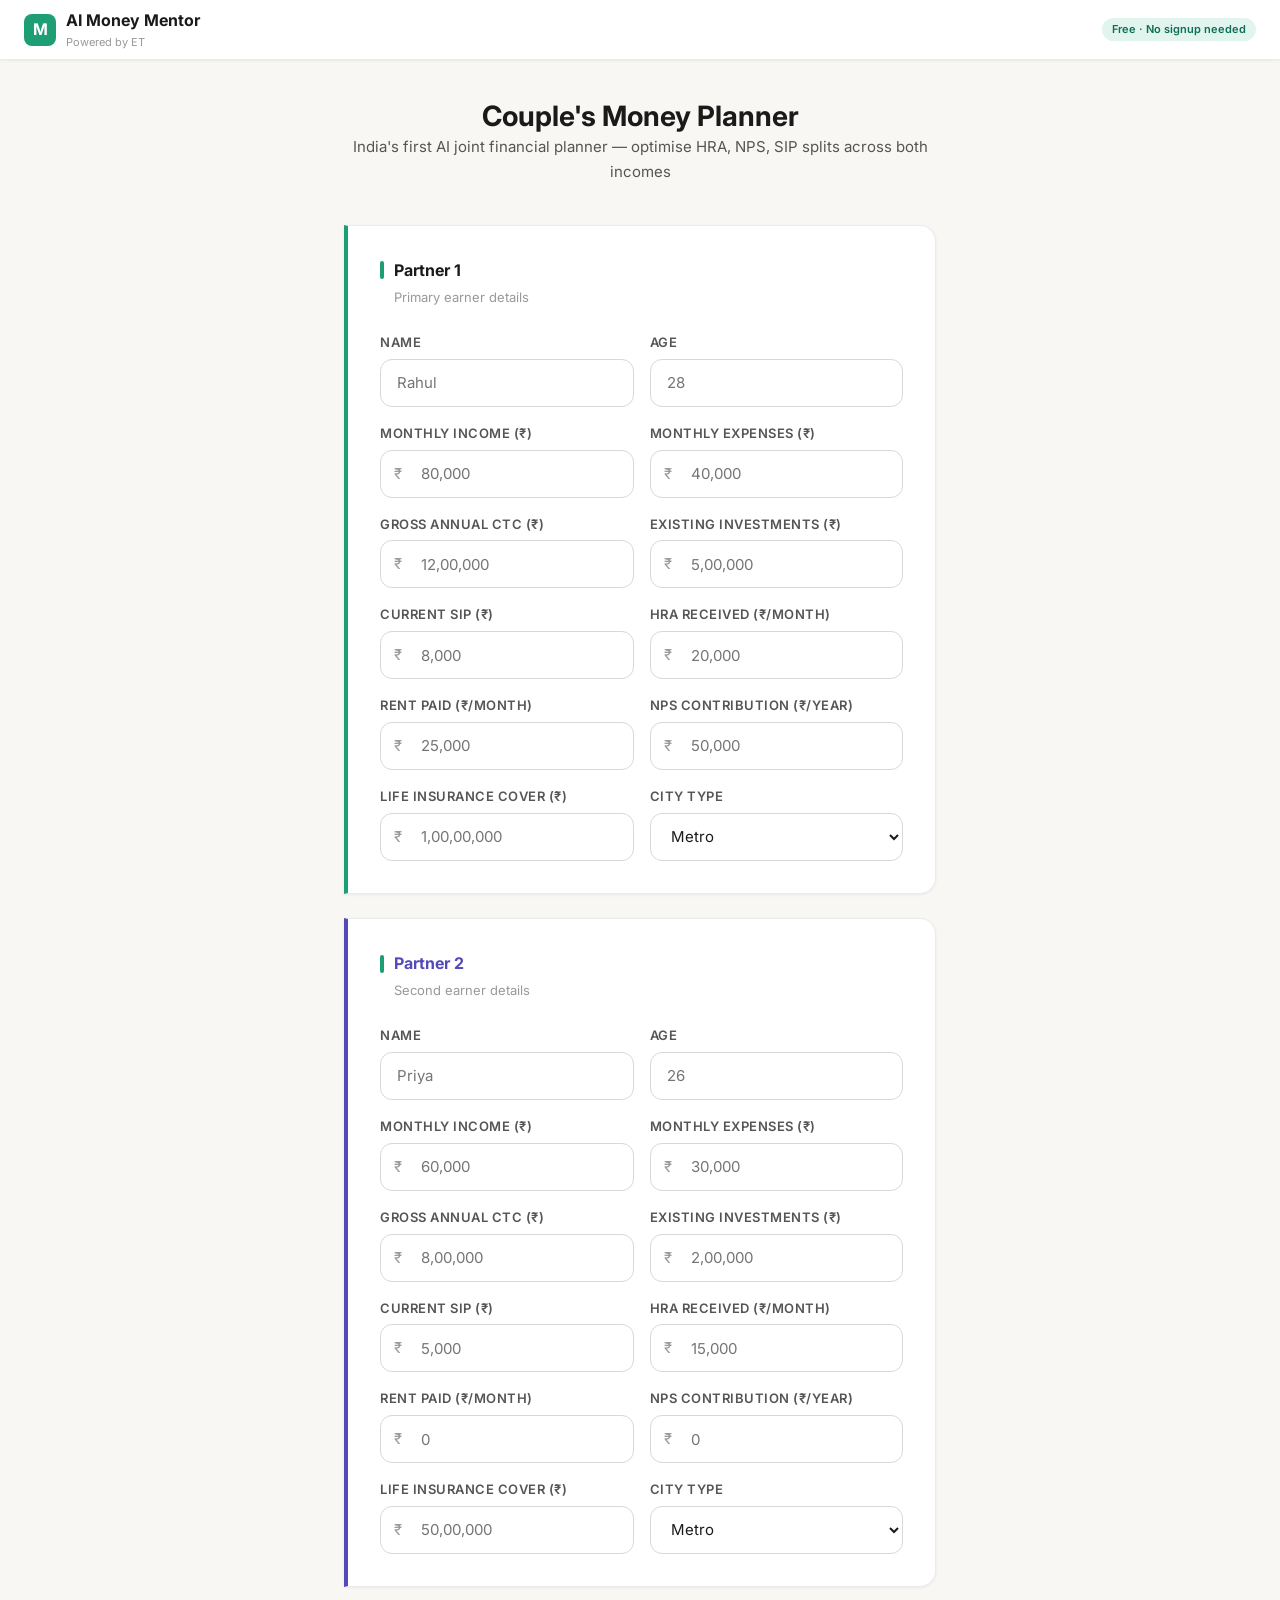
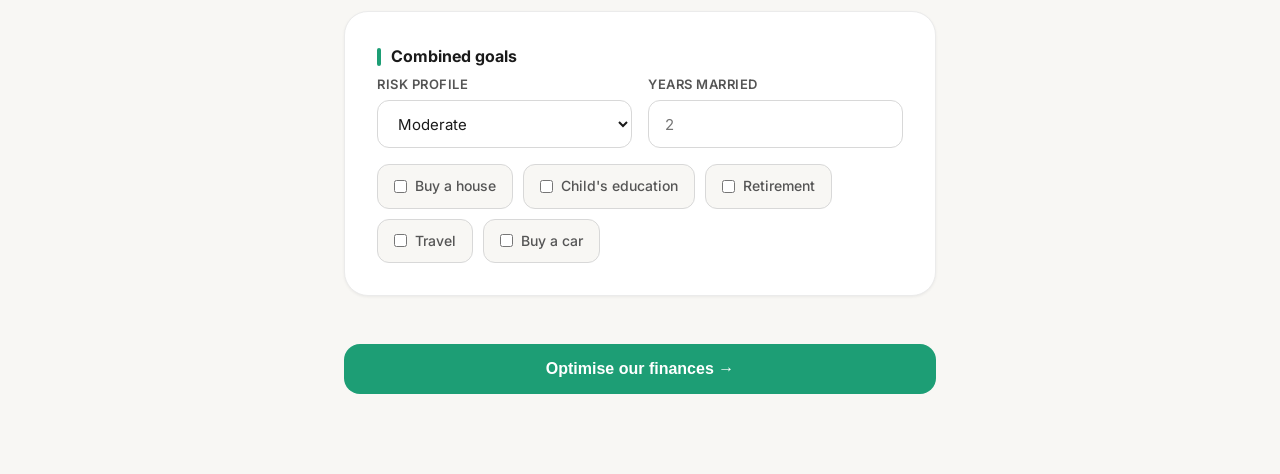
==== frontend/couples.html @ 00b519fa "Inital Clean Commit" ====
<!DOCTYPE html>
<html lang="en">
<head>
  <meta charset="UTF-8"/>
  <meta name="viewport" content="width=device-width, initial-scale=1.0"/>
  <title>AI Money Mentor — Couple's Money Planner</title>
  <link rel="preconnect" href="https://fonts.googleapis.com"/>
  <link href="https://fonts.googleapis.com/css2?family=Inter:wght@400;500;600;700;800&display=swap" rel="stylesheet"/>
  <link rel="stylesheet" href="css/style.css"/>
  <link rel="stylesheet" href="css/components.css"/>
</head>
<body>

<nav class="navbar">
  <a class="navbar__logo" href="index.html">
    <div class="navbar__logo-mark">M</div>
    <div>
      <div class="navbar__logo-text">AI Money Mentor</div>
      <div class="navbar__logo-sub">Powered by ET</div>
    </div>
  </a>
  <span class="navbar__badge">Free · No signup needed</span>
</nav>

<div class="loading-overlay" id="loadingOverlay">
  <div class="loading-spinner"></div>
  <div class="loading-text">Optimising your combined finances...</div>
</div>

<section class="onboarding">
  <div class="container--narrow">
    <div class="onboarding__header">
      <h1>Couple's Money Planner</h1>
      <p>India's first AI joint financial planner — optimise HRA, NPS, SIP splits across both incomes</p>
    </div>

    <form id="couplesForm" novalidate>

      <!-- Partner 1 -->
      <div class="form-section" style="border-left:4px solid var(--brand-green);border-radius:0 var(--radius-lg) var(--radius-lg) 0">
        <div class="form-section__title">Partner 1</div>
        <div class="form-section__subtitle">Primary earner details</div>
        <div class="grid-2" style="gap:16px">
          <div class="form-group">
            <label class="form-label">Name</label>
            <input class="form-input" type="text" id="p1_name" placeholder="Rahul"/>
          </div>
          <div class="form-group">
            <label class="form-label">Age</label>
            <input class="form-input" type="number" id="p1_age" placeholder="28" required/>
          </div>
          <div class="form-group">
            <label class="form-label">Monthly income (₹)</label>
            <div class="form-row">
              <span class="form-prefix">₹</span>
              <input class="form-input form-input--prefix" type="number" id="p1_monthly_income" placeholder="80,000" required/>
            </div>
          </div>
          <div class="form-group">
            <label class="form-label">Monthly expenses (₹)</label>
            <div class="form-row">
              <span class="form-prefix">₹</span>
              <input class="form-input form-input--prefix" type="number" id="p1_monthly_expenses" placeholder="40,000" required/>
            </div>
          </div>
          <div class="form-group">
            <label class="form-label">Gross annual CTC (₹)</label>
            <div class="form-row">
              <span class="form-prefix">₹</span>
              <input class="form-input form-input--prefix" type="number" id="p1_gross_annual_salary" placeholder="12,00,000"/>
            </div>
          </div>
          <div class="form-group">
            <label class="form-label">Existing investments (₹)</label>
            <div class="form-row">
              <span class="form-prefix">₹</span>
              <input class="form-input form-input--prefix" type="number" id="p1_existing_investments" placeholder="5,00,000"/>
            </div>
          </div>
          <div class="form-group">
            <label class="form-label">Current SIP (₹)</label>
            <div class="form-row">
              <span class="form-prefix">₹</span>
              <input class="form-input form-input--prefix" type="number" id="p1_existing_sip" placeholder="8,000"/>
            </div>
          </div>
          <div class="form-group">
            <label class="form-label">HRA received (₹/month)</label>
            <div class="form-row">
              <span class="form-prefix">₹</span>
              <input class="form-input form-input--prefix" type="number" id="p1_hra_received" placeholder="20,000"/>
            </div>
          </div>
          <div class="form-group">
            <label class="form-label">Rent paid (₹/month)</label>
            <div class="form-row">
              <span class="form-prefix">₹</span>
              <input class="form-input form-input--prefix" type="number" id="p1_rent_paid" placeholder="25,000"/>
            </div>
          </div>
          <div class="form-group">
            <label class="form-label">NPS contribution (₹/year)</label>
            <div class="form-row">
              <span class="form-prefix">₹</span>
              <input class="form-input form-input--prefix" type="number" id="p1_nps_contribution" placeholder="50,000"/>
            </div>
          </div>
          <div class="form-group">
            <label class="form-label">Life insurance cover (₹)</label>
            <div class="form-row">
              <span class="form-prefix">₹</span>
              <input class="form-input form-input--prefix" type="number" id="p1_life_insurance_cover" placeholder="1,00,00,000"/>
            </div>
          </div>
          <div class="form-group">
            <label class="form-label">City type</label>
            <select class="form-select" id="p1_city_type">
              <option value="metro">Metro</option>
              <option value="non-metro">Non-metro</option>
            </select>
          </div>
        </div>
      </div>

      <!-- Partner 2 -->
      <div class="form-section" style="border-left:4px solid var(--brand-purple);border-radius:0 var(--radius-lg) var(--radius-lg) 0">
        <div class="form-section__title" style="color:var(--brand-purple)">Partner 2</div>
        <div class="form-section__subtitle">Second earner details</div>
        <div class="grid-2" style="gap:16px">
          <div class="form-group">
            <label class="form-label">Name</label>
            <input class="form-input" type="text" id="p2_name" placeholder="Priya"/>
          </div>
          <div class="form-group">
            <label class="form-label">Age</label>
            <input class="form-input" type="number" id="p2_age" placeholder="26" required/>
          </div>
          <div class="form-group">
            <label class="form-label">Monthly income (₹)</label>
            <div class="form-row">
              <span class="form-prefix">₹</span>
              <input class="form-input form-input--prefix" type="number" id="p2_monthly_income" placeholder="60,000" required/>
            </div>
          </div>
          <div class="form-group">
            <label class="form-label">Monthly expenses (₹)</label>
            <div class="form-row">
              <span class="form-prefix">₹</span>
              <input class="form-input form-input--prefix" type="number" id="p2_monthly_expenses" placeholder="30,000" required/>
            </div>
          </div>
          <div class="form-group">
            <label class="form-label">Gross annual CTC (₹)</label>
            <div class="form-row">
              <span class="form-prefix">₹</span>
              <input class="form-input form-input--prefix" type="number" id="p2_gross_annual_salary" placeholder="8,00,000"/>
            </div>
          </div>
          <div class="form-group">
            <label class="form-label">Existing investments (₹)</label>
            <div class="form-row">
              <span class="form-prefix">₹</span>
              <input class="form-input form-input--prefix" type="number" id="p2_existing_investments" placeholder="2,00,000"/>
            </div>
          </div>
          <div class="form-group">
            <label class="form-label">Current SIP (₹)</label>
            <div class="form-row">
              <span class="form-prefix">₹</span>
              <input class="form-input form-input--prefix" type="number" id="p2_existing_sip" placeholder="5,000"/>
            </div>
          </div>
          <div class="form-group">
            <label class="form-label">HRA received (₹/month)</label>
            <div class="form-row">
              <span class="form-prefix">₹</span>
              <input class="form-input form-input--prefix" type="number" id="p2_hra_received" placeholder="15,000"/>
            </div>
          </div>
          <div class="form-group">
            <label class="form-label">Rent paid (₹/month)</label>
            <div class="form-row">
              <span class="form-prefix">₹</span>
              <input class="form-input form-input--prefix" type="number" id="p2_rent_paid" placeholder="0"/>
            </div>
          </div>
          <div class="form-group">
            <label class="form-label">NPS contribution (₹/year)</label>
            <div class="form-row">
              <span class="form-prefix">₹</span>
              <input class="form-input form-input--prefix" type="number" id="p2_nps_contribution" placeholder="0"/>
            </div>
          </div>
          <div class="form-group">
            <label class="form-label">Life insurance cover (₹)</label>
            <div class="form-row">
              <span class="form-prefix">₹</span>
              <input class="form-input form-input--prefix" type="number" id="p2_life_insurance_cover" placeholder="50,00,000"/>
            </div>
          </div>
          <div class="form-group">
            <label class="form-label">City type</label>
            <select class="form-select" id="p2_city_type">
              <option value="metro">Metro</option>
              <option value="non-metro">Non-metro</option>
            </select>
          </div>
        </div>
      </div>

      <!-- Combined -->
      <div class="form-section">
        <div class="form-section__title">Combined goals</div>
        <div class="grid-2" style="gap:16px">
          <div class="form-group">
            <label class="form-label">Risk profile</label>
            <select class="form-select" id="risk_profile">
              <option value="conservative">Conservative</option>
              <option value="moderate" selected>Moderate</option>
              <option value="aggressive">Aggressive</option>
            </select>
          </div>
          <div class="form-group">
            <label class="form-label">Years married</label>
            <input class="form-input" type="number" id="years_married" placeholder="2" min="0"/>
          </div>
        </div>
        <div style="display:flex;flex-wrap:wrap;gap:10px;margin-top:16px">
          <label class="goal-chip"><input type="checkbox" value="house"/> Buy a house</label>
          <label class="goal-chip"><input type="checkbox" value="child_education"/> Child's education</label>
          <label class="goal-chip"><input type="checkbox" value="retirement"/> Retirement</label>
          <label class="goal-chip"><input type="checkbox" value="travel"/> Travel</label>
          <label class="goal-chip"><input type="checkbox" value="car"/> Buy a car</label>
        </div>
      </div>

      <button type="submit" class="btn btn--primary btn--large btn--full mt-24" id="submitBtn">
        Optimise our finances →
      </button>

    </form>
  </div>
</section>

<style>
.goal-chip {
  display:flex;align-items:center;gap:8px;padding:10px 16px;
  background:var(--bg-secondary);border:1.5px solid var(--border-medium);
  border-radius:var(--radius-md);font-size:14px;font-weight:500;
  cursor:pointer;transition:var(--transition);color:var(--text-secondary);
}
.goal-chip:hover{border-color:var(--brand-green);color:var(--brand-green-dark);}
.goal-chip input{accent-color:var(--brand-green);}
.goal-chip:has(input:checked){border-color:var(--brand-green);background:var(--brand-green-light);color:var(--brand-green-dark);}
</style>

<div class="toast" id="toast"></div>

<script>
const API_BASE = window.location.hostname === '127.0.0.1' || window.location.hostname === 'localhost'
  ? 'http://127.0.0.1:8000' : '';

function g(id) { return parseFloat(document.getElementById(id)?.value) || 0; }
function s(id) { return document.getElementById(id)?.value || ''; }

function showLoading() { document.getElementById('loadingOverlay').classList.add('active'); }
function hideLoading() { document.getElementById('loadingOverlay').classList.remove('active'); }
function showToast(msg, type='') {
  const t = document.getElementById('toast');
  t.textContent = msg; t.className = `toast show ${type}`;
  setTimeout(() => { t.className = 'toast'; }, 3500);
}

document.getElementById('couplesForm').addEventListener('submit', async (e) => {
  e.preventDefault();

  const goals = Array.from(document.querySelectorAll('.goal-chip input:checked')).map(c => c.value);

  const payload = {
    partner1: {
      name:                  s('p1_name') || 'Partner 1',
      age:                   Math.round(g('p1_age')),
      monthly_income:        g('p1_monthly_income'),
      monthly_expenses:      g('p1_monthly_expenses'),
      gross_annual_salary:   g('p1_gross_annual_salary'),
      existing_investments:  g('p1_existing_investments'),
      existing_sip:          g('p1_existing_sip'),
      hra_received:          g('p1_hra_received'),
      rent_paid:             g('p1_rent_paid'),
      nps_contribution:      g('p1_nps_contribution'),
      life_insurance_cover:  g('p1_life_insurance_cover'),
      health_insurance_cover: 500000,
      city_type:             s('p1_city_type'),
    },
    partner2: {
      name:                  s('p2_name') || 'Partner 2',
      age:                   Math.round(g('p2_age')),
      monthly_income:        g('p2_monthly_income'),
      monthly_expenses:      g('p2_monthly_expenses'),
      gross_annual_salary:   g('p2_gross_annual_salary'),
      existing_investments:  g('p2_existing_investments'),
      existing_sip:          g('p2_existing_sip'),
      hra_received:          g('p2_hra_received'),
      rent_paid:             g('p2_rent_paid'),
      nps_contribution:      g('p2_nps_contribution'),
      life_insurance_cover:  g('p2_life_insurance_cover'),
      health_insurance_cover: 500000,
      city_type:             s('p2_city_type'),
    },
    combined_goals: goals,
    risk_profile:   s('risk_profile'),
    years_married:  Math.round(g('years_married')),
  };

  if (!payload.partner1.age || !payload.partner1.monthly_income ||
      !payload.partner2.age || !payload.partner2.monthly_income) {
    showToast('Please fill both partners\' age and income', 'error');
    return;
  }

  showLoading();
  document.getElementById('submitBtn').classList.add('btn--loading');

  try {
    const res = await fetch(`${API_BASE}/api/couples`, {
      method: 'POST',
      headers: { 'Content-Type': 'application/json' },
      body: JSON.stringify(payload),
    });

    if (!res.ok) {
      const err = await res.json().catch(() => ({}));
      throw new Error(err.detail || `Error ${res.status}`);
    }

    const result = await res.json();
    sessionStorage.setItem('mentorResult', JSON.stringify({ feature: 'couples', result }));
    window.location.href = 'result.html';
  } catch (err) {
    hideLoading();
    document.getElementById('submitBtn').classList.remove('btn--loading');
    showToast(err.message || 'Something went wrong', 'error');
    console.error(err);
  }
});
</script>
</body>
</html>
---- frontend/css/style.css ----
/* ── Design Tokens ── */
:root {
  --brand-green: #1D9E75;
  --brand-green-light: #E1F5EE;
  --brand-green-dark: #0F6E56;
  --brand-purple: #534AB7;
  --brand-purple-light: #EEEDFE;
  --brand-amber: #BA7517;
  --brand-amber-light: #FAEEDA;
  --brand-red: #E24B4A;
  --brand-red-light: #FCEBEB;

  --bg-primary: #FFFFFF;
  --bg-secondary: #F8F7F4;
  --bg-tertiary: #F0EEE9;

  --text-primary: #1A1A1A;
  --text-secondary: #555555;
  --text-muted: #999999;

  --border-light: #EBEBEB;
  --border-medium: #D8D8D8;

  --radius-sm: 8px;
  --radius-md: 12px;
  --radius-lg: 16px;
  --radius-xl: 24px;

  --shadow-sm: 0 1px 3px rgba(0,0,0,0.06);
  --shadow-md: 0 4px 12px rgba(0,0,0,0.08);
  --shadow-lg: 0 8px 32px rgba(0,0,0,0.10);

  --font-sans: 'Inter', -apple-system, BlinkMacSystemFont, 'Segoe UI', sans-serif;
  --transition: 0.2s ease;
}

/* ── Reset ── */
*, *::before, *::after {
  box-sizing: border-box;
  margin: 0;
  padding: 0;
}

html { font-size: 16px; scroll-behavior: smooth; }

body {
  font-family: var(--font-sans);
  background: var(--bg-secondary);
  color: var(--text-primary);
  line-height: 1.6;
  min-height: 100vh;
  -webkit-font-smoothing: antialiased;
}

/* ── Typography ── */
h1 { font-size: 28px; font-weight: 700; line-height: 1.2; }
h2 { font-size: 22px; font-weight: 600; line-height: 1.3; }
h3 { font-size: 18px; font-weight: 600; }
h4 { font-size: 15px; font-weight: 600; }
p  { font-size: 15px; color: var(--text-secondary); line-height: 1.7; }

/* ── Layout ── */
.container {
  max-width: 1100px;
  margin: 0 auto;
  padding: 0 24px;
}

.container--narrow {
  max-width: 640px;
  margin: 0 auto;
  padding: 0 24px;
}

/* ── Navbar ── */
.navbar {
  background: var(--bg-primary);
  border-bottom: 1px solid var(--border-light);
  padding: 0 24px;
  height: 60px;
  display: flex;
  align-items: center;
  justify-content: space-between;
  position: sticky;
  top: 0;
  z-index: 100;
  box-shadow: var(--shadow-sm);
}

.navbar__logo {
  display: flex;
  align-items: center;
  gap: 10px;
  text-decoration: none;
}

.navbar__logo-mark {
  width: 32px;
  height: 32px;
  background: var(--brand-green);
  border-radius: var(--radius-sm);
  display: flex;
  align-items: center;
  justify-content: center;
  color: white;
  font-weight: 700;
  font-size: 16px;
}

.navbar__logo-text {
  font-size: 16px;
  font-weight: 700;
  color: var(--text-primary);
}

.navbar__logo-sub {
  font-size: 11px;
  color: var(--text-muted);
  font-weight: 400;
}

.navbar__badge {
  background: var(--brand-green-light);
  color: var(--brand-green-dark);
  font-size: 11px;
  font-weight: 600;
  padding: 3px 10px;
  border-radius: 20px;
}

/* ── Buttons ── */
.btn {
  display: inline-flex;
  align-items: center;
  justify-content: center;
  gap: 8px;
  padding: 12px 24px;
  border-radius: var(--radius-md);
  font-size: 15px;
  font-weight: 600;
  cursor: pointer;
  border: none;
  transition: var(--transition);
  text-decoration: none;
  white-space: nowrap;
}

.btn--primary {
  background: var(--brand-green);
  color: white;
}
.btn--primary:hover { background: var(--brand-green-dark); transform: translateY(-1px); box-shadow: var(--shadow-md); }

.btn--secondary {
  background: var(--bg-secondary);
  color: var(--text-primary);
  border: 1px solid var(--border-medium);
}
.btn--secondary:hover { background: var(--bg-tertiary); }

.btn--large { padding: 16px 32px; font-size: 16px; border-radius: var(--radius-lg); }
.btn--full  { width: 100%; }
.btn--loading { opacity: 0.7; pointer-events: none; }

/* ── Cards ── */
.card {
  background: var(--bg-primary);
  border-radius: var(--radius-lg);
  border: 1px solid var(--border-light);
  padding: 24px;
  box-shadow: var(--shadow-sm);
}

.card--elevated { box-shadow: var(--shadow-md); }
.card--green    { border-color: var(--brand-green); border-left: 4px solid var(--brand-green); border-radius: 0 var(--radius-lg) var(--radius-lg) 0; }
.card--amber    { border-color: var(--brand-amber); border-left: 4px solid var(--brand-amber); border-radius: 0 var(--radius-lg) var(--radius-lg) 0; }
.card--red      { border-color: var(--brand-red);   border-left: 4px solid var(--brand-red);   border-radius: 0 var(--radius-lg) var(--radius-lg) 0; }

/* ── Form Elements ── */
.form-group { display: flex; flex-direction: column; gap: 6px; }

.form-label {
  font-size: 13px;
  font-weight: 600;
  color: var(--text-secondary);
  text-transform: uppercase;
  letter-spacing: 0.04em;
}

.form-input,
.form-select {
  height: 48px;
  padding: 0 16px;
  border: 1.5px solid var(--border-medium);
  border-radius: var(--radius-md);
  font-size: 15px;
  font-family: var(--font-sans);
  color: var(--text-primary);
  background: var(--bg-primary);
  transition: var(--transition);
  outline: none;
  width: 100%;
}

.form-input:focus,
.form-select:focus {
  border-color: var(--brand-green);
  box-shadow: 0 0 0 3px rgba(29,158,117,0.12);
}

.form-input--prefix { padding-left: 40px; }
.form-prefix {
  position: absolute;
  left: 14px;
  top: 50%;
  transform: translateY(-50%);
  font-size: 15px;
  color: var(--text-muted);
  pointer-events: none;
}

.form-hint {
  font-size: 12px;
  color: var(--text-muted);
}

.form-error {
  font-size: 12px;
  color: var(--brand-red);
  display: none;
}

.form-input.error { border-color: var(--brand-red); }
.form-input.error + .form-error { display: block; }

/* ── Progress Steps ── */
.steps {
  display: flex;
  align-items: center;
  gap: 0;
  margin-bottom: 40px;
}

.step {
  display: flex;
  flex-direction: column;
  align-items: center;
  gap: 6px;
  flex: 1;
  position: relative;
}

.step::after {
  content: '';
  position: absolute;
  top: 18px;
  left: 50%;
  width: 100%;
  height: 2px;
  background: var(--border-light);
  z-index: 0;
}
.step:last-child::after { display: none; }

.step__dot {
  width: 36px;
  height: 36px;
  border-radius: 50%;
  background: var(--bg-tertiary);
  border: 2px solid var(--border-medium);
  display: flex;
  align-items: center;
  justify-content: center;
  font-size: 13px;
  font-weight: 700;
  color: var(--text-muted);
  z-index: 1;
  position: relative;
  transition: var(--transition);
}

.step.active .step__dot {
  background: var(--brand-green);
  border-color: var(--brand-green);
  color: white;
}

.step.done .step__dot {
  background: var(--brand-green-light);
  border-color: var(--brand-green);
  color: var(--brand-green-dark);
}

.step__label {
  font-size: 11px;
  font-weight: 600;
  color: var(--text-muted);
  text-align: center;
}
.step.active .step__label { color: var(--brand-green-dark); }

/* ── Score Ring ── */
.score-ring-wrap {
  display: flex;
  flex-direction: column;
  align-items: center;
  gap: 8px;
}

.score-ring {
  position: relative;
  width: 140px;
  height: 140px;
}

.score-ring svg { transform: rotate(-90deg); }

.score-ring__value {
  position: absolute;
  inset: 0;
  display: flex;
  flex-direction: column;
  align-items: center;
  justify-content: center;
}

.score-ring__number {
  font-size: 36px;
  font-weight: 800;
  line-height: 1;
  color: var(--text-primary);
}

.score-ring__label {
  font-size: 11px;
  color: var(--text-muted);
  font-weight: 600;
}

/* ── Stat Grid ── */
.stat-grid {
  display: grid;
  grid-template-columns: repeat(auto-fit, minmax(160px, 1fr));
  gap: 12px;
}

.stat-card {
  background: var(--bg-secondary);
  border-radius: var(--radius-md);
  padding: 16px;
}

.stat-card__label {
  font-size: 11px;
  font-weight: 600;
  color: var(--text-muted);
  text-transform: uppercase;
  letter-spacing: 0.04em;
  margin-bottom: 6px;
}

.stat-card__value {
  font-size: 22px;
  font-weight: 700;
  color: var(--text-primary);
  line-height: 1.1;
}

.stat-card__sub {
  font-size: 12px;
  color: var(--text-muted);
  margin-top: 2px;
}

.stat-card--green .stat-card__value { color: var(--brand-green-dark); }
.stat-card--amber .stat-card__value { color: var(--brand-amber); }
.stat-card--red   .stat-card__value { color: var(--brand-red); }

/* ── Dimension Bars ── */
.dimension-list { display: flex; flex-direction: column; gap: 14px; }

.dimension-row { display: flex; align-items: center; gap: 12px; }

.dimension-label {
  font-size: 13px;
  color: var(--text-secondary);
  width: 160px;
  flex-shrink: 0;
}

.dimension-track {
  flex: 1;
  height: 8px;
  background: var(--bg-tertiary);
  border-radius: 4px;
  overflow: hidden;
}

.dimension-fill {
  height: 100%;
  border-radius: 4px;
  transition: width 1s cubic-bezier(0.4,0,0.2,1);
}

.dimension-score {
  font-size: 13px;
  font-weight: 600;
  width: 32px;
  text-align: right;
  flex-shrink: 0;
}

.dimension-fix {
  font-size: 12px;
  color: var(--text-muted);
  margin-top: 3px;
  padding-left: 172px;
}

/* ── Action Items ── */
.action-list { display: flex; flex-direction: column; gap: 12px; }

.action-item {
  display: flex;
  gap: 14px;
  align-items: flex-start;
  padding: 14px 16px;
  background: var(--bg-secondary);
  border-radius: var(--radius-md);
  border: 1px solid var(--border-light);
}

.action-item__number {
  width: 26px;
  height: 26px;
  border-radius: 50%;
  background: var(--brand-green);
  color: white;
  font-size: 12px;
  font-weight: 700;
  display: flex;
  align-items: center;
  justify-content: center;
  flex-shrink: 0;
  margin-top: 1px;
}

.action-item__body { flex: 1; }
.action-item__text { font-size: 14px; font-weight: 500; color: var(--text-primary); }
.action-item__sub  { font-size: 12px; color: var(--text-muted); margin-top: 3px; }
.action-item__amount {
  font-size: 13px;
  font-weight: 700;
  color: var(--brand-green-dark);
  background: var(--brand-green-light);
  padding: 2px 10px;
  border-radius: 20px;
  white-space: nowrap;
  align-self: center;
}

/* ── Mentor Insight ── */
.mentor-insight {
  background: linear-gradient(135deg, var(--brand-green-light), var(--brand-purple-light));
  border-radius: var(--radius-lg);
  padding: 20px 24px;
  display: flex;
  gap: 14px;
  align-items: flex-start;
}

.mentor-insight__avatar {
  width: 40px;
  height: 40px;
  background: var(--brand-green);
  border-radius: 50%;
  display: flex;
  align-items: center;
  justify-content: center;
  color: white;
  font-weight: 700;
  font-size: 16px;
  flex-shrink: 0;
}

.mentor-insight__text {
  font-size: 14px;
  line-height: 1.7;
  color: var(--text-primary);
  font-style: italic;
}

/* ── Loading State ── */
.loading-overlay {
  display: none;
  position: fixed;
  inset: 0;
  background: rgba(255,255,255,0.9);
  z-index: 200;
  flex-direction: column;
  align-items: center;
  justify-content: center;
  gap: 20px;
}

.loading-overlay.active { display: flex; }

.loading-spinner {
  width: 48px;
  height: 48px;
  border: 4px solid var(--brand-green-light);
  border-top-color: var(--brand-green);
  border-radius: 50%;
  animation: spin 0.8s linear infinite;
}

.loading-text {
  font-size: 16px;
  font-weight: 600;
  color: var(--text-secondary);
}

@keyframes spin { to { transform: rotate(360deg); } }

/* ── Gap Highlight ── */
.gap-highlight {
  display: flex;
  align-items: center;
  justify-content: space-between;
  padding: 16px 20px;
  background: var(--brand-amber-light);
  border: 1px solid #F5C97A;
  border-radius: var(--radius-md);
  margin-top: 14px;
}

.gap-highlight__label { font-size: 14px; color: var(--brand-amber); font-weight: 500; }
.gap-highlight__value { font-size: 20px; font-weight: 700; color: var(--brand-amber); }

/* ── Tabs ── */
.tabs { display: flex; gap: 4px; background: var(--bg-tertiary); padding: 4px; border-radius: var(--radius-md); margin-bottom: 24px; }

.tab {
  flex: 1;
  padding: 10px 16px;
  border-radius: var(--radius-sm);
  font-size: 13px;
  font-weight: 600;
  color: var(--text-muted);
  cursor: pointer;
  border: none;
  background: none;
  transition: var(--transition);
  text-align: center;
}

.tab.active {
  background: var(--bg-primary);
  color: var(--text-primary);
  box-shadow: var(--shadow-sm);
}

/* ── Toast ── */
.toast {
  position: fixed;
  bottom: 24px;
  right: 24px;
  background: var(--text-primary);
  color: white;
  padding: 12px 20px;
  border-radius: var(--radius-md);
  font-size: 14px;
  font-weight: 500;
  box-shadow: var(--shadow-lg);
  transform: translateY(80px);
  opacity: 0;
  transition: all 0.3s ease;
  z-index: 300;
}

.toast.show { transform: translateY(0); opacity: 1; }
.toast.success { background: var(--brand-green-dark); }
.toast.error   { background: var(--brand-red); }

/* ── Utilities ── */
.text-green  { color: var(--brand-green-dark); }
.text-amber  { color: var(--brand-amber); }
.text-red    { color: var(--brand-red); }
.text-muted  { color: var(--text-muted); }
.text-center { text-align: center; }
.fw-700      { font-weight: 700; }
.mt-8  { margin-top: 8px; }
.mt-16 { margin-top: 16px; }
.mt-24 { margin-top: 24px; }
.mt-32 { margin-top: 32px; }
.mb-8  { margin-bottom: 8px; }
.mb-16 { margin-bottom: 16px; }
.mb-24 { margin-bottom: 24px; }
.grid-2 { display: grid; grid-template-columns: 1fr 1fr; gap: 16px; }
.grid-3 { display: grid; grid-template-columns: 1fr 1fr 1fr; gap: 16px; }

/* ── Responsive ── */
@media (max-width: 768px) {
  h1 { font-size: 22px; }
  h2 { font-size: 18px; }
  .grid-2, .grid-3 { grid-template-columns: 1fr; }
  .dimension-label { width: 120px; }
  .dimension-fix   { padding-left: 132px; }
  .stat-grid { grid-template-columns: 1fr 1fr; }
  .container { padding: 0 16px; }
}
---- frontend/css/components.css ----
/* ── Hero Section ── */
.hero {
  padding: 80px 0 60px;
  text-align: center;
}

.hero__eyebrow {
  display: inline-block;
  background: var(--brand-green-light);
  color: var(--brand-green-dark);
  font-size: 12px;
  font-weight: 700;
  text-transform: uppercase;
  letter-spacing: 0.08em;
  padding: 6px 16px;
  border-radius: 20px;
  margin-bottom: 20px;
}

.hero__title {
  font-size: 40px;
  font-weight: 800;
  line-height: 1.15;
  color: var(--text-primary);
  max-width: 620px;
  margin: 0 auto 16px;
}

.hero__title span { color: var(--brand-green); }

.hero__subtitle {
  font-size: 17px;
  color: var(--text-secondary);
  max-width: 480px;
  margin: 0 auto 36px;
  line-height: 1.7;
}

.hero__cta { display: flex; gap: 12px; justify-content: center; flex-wrap: wrap; }

.hero__trust {
  margin-top: 28px;
  display: flex;
  align-items: center;
  justify-content: center;
  gap: 24px;
  flex-wrap: wrap;
}

.hero__trust-item {
  display: flex;
  align-items: center;
  gap: 6px;
  font-size: 13px;
  color: var(--text-muted);
}

.hero__trust-dot {
  width: 6px;
  height: 6px;
  border-radius: 50%;
  background: var(--brand-green);
}

/* ── Feature Cards ── */
.features-grid {
  display: grid;
  grid-template-columns: repeat(auto-fit, minmax(300px, 1fr));
  gap: 20px;
  padding: 40px 0 60px;
}

.feature-card {
  background: var(--bg-primary);
  border-radius: var(--radius-lg);
  border: 1px solid var(--border-light);
  padding: 28px;
  cursor: pointer;
  transition: var(--transition);
  text-decoration: none;
  display: block;
}

.feature-card:hover {
  border-color: var(--brand-green);
  box-shadow: var(--shadow-md);
  transform: translateY(-2px);
}

.feature-card__icon {
  width: 48px;
  height: 48px;
  border-radius: var(--radius-md);
  display: flex;
  align-items: center;
  justify-content: center;
  font-size: 22px;
  margin-bottom: 16px;
}

.feature-card__icon--green  { background: var(--brand-green-light); }
.feature-card__icon--purple { background: var(--brand-purple-light); }
.feature-card__icon--amber  { background: var(--brand-amber-light); }
.feature-card__icon--red    { background: var(--brand-red-light); }

.feature-card__title {
  font-size: 16px;
  font-weight: 700;
  color: var(--text-primary);
  margin-bottom: 8px;
}

.feature-card__desc {
  font-size: 13px;
  color: var(--text-muted);
  line-height: 1.6;
}

.feature-card__tag {
  display: inline-block;
  margin-top: 14px;
  font-size: 11px;
  font-weight: 600;
  color: var(--brand-green-dark);
  background: var(--brand-green-light);
  padding: 3px 10px;
  border-radius: 20px;
}

/* ── Onboarding Form ── */
.onboarding {
  padding: 40px 0 80px;
}

.onboarding__header {
  text-align: center;
  margin-bottom: 40px;
}

.form-section {
  background: var(--bg-primary);
  border-radius: var(--radius-xl);
  border: 1px solid var(--border-light);
  padding: 32px;
  box-shadow: var(--shadow-sm);
  margin-bottom: 24px;
}

.form-section__title {
  font-size: 16px;
  font-weight: 700;
  color: var(--text-primary);
  margin-bottom: 4px;
  display: flex;
  align-items: center;
  gap: 10px;
}

.form-section__title::before {
  content: '';
  width: 4px;
  height: 18px;
  background: var(--brand-green);
  border-radius: 2px;
}

.form-section__subtitle {
  font-size: 13px;
  color: var(--text-muted);
  margin-bottom: 24px;
  padding-left: 14px;
}

.form-row { position: relative; }

/* ── Result Page ── */
.result-header {
  padding: 32px 0 24px;
  border-bottom: 1px solid var(--border-light);
  margin-bottom: 32px;
}

.result-header__meta {
  font-size: 13px;
  color: var(--text-muted);
  margin-bottom: 8px;
}

.result-header__title {
  font-size: 26px;
  font-weight: 800;
  color: var(--text-primary);
}

.result-header__subtitle {
  font-size: 15px;
  color: var(--text-secondary);
  margin-top: 4px;
}

.result-grid {
  display: grid;
  grid-template-columns: 380px 1fr;
  gap: 24px;
  align-items: start;
}

.result-sidebar { display: flex; flex-direction: column; gap: 20px; }
.result-main    { display: flex; flex-direction: column; gap: 20px; }

.section-title {
  font-size: 13px;
  font-weight: 700;
  color: var(--text-muted);
  text-transform: uppercase;
  letter-spacing: 0.06em;
  margin-bottom: 16px;
  display: flex;
  align-items: center;
  gap: 8px;
}

.section-title::before {
  content: '';
  width: 3px;
  height: 14px;
  background: var(--brand-green);
  border-radius: 2px;
}

/* ── Risk Badge ── */
.risk-badge {
  display: inline-flex;
  align-items: center;
  gap: 5px;
  padding: 4px 12px;
  border-radius: 20px;
  font-size: 12px;
  font-weight: 600;
}

.risk-badge--on_track       { background: var(--brand-green-light); color: var(--brand-green-dark); }
.risk-badge--needs_attention { background: var(--brand-amber-light); color: var(--brand-amber); }
.risk-badge--critical        { background: var(--brand-red-light);   color: var(--brand-red); }

/* ── Six Month Plan ── */
.month-plan { display: flex; flex-direction: column; gap: 10px; }

.month-item {
  display: flex;
  gap: 14px;
  padding: 12px 16px;
  background: var(--bg-secondary);
  border-radius: var(--radius-md);
  border-left: 3px solid var(--brand-green);
}

.month-item__num {
  font-size: 11px;
  font-weight: 700;
  color: var(--brand-green-dark);
  text-transform: uppercase;
  letter-spacing: 0.04em;
  width: 48px;
  flex-shrink: 0;
  padding-top: 1px;
}

.month-item__focus { font-size: 14px; font-weight: 500; color: var(--text-primary); }
.month-item__target { font-size: 12px; color: var(--text-muted); margin-top: 2px; }

/* ── Allocation Donut ── */
.allocation-wrap {
  display: flex;
  align-items: center;
  gap: 24px;
}

.allocation-legend { display: flex; flex-direction: column; gap: 10px; flex: 1; }

.allocation-item {
  display: flex;
  align-items: center;
  gap: 10px;
  font-size: 13px;
}

.allocation-dot {
  width: 10px;
  height: 10px;
  border-radius: 50%;
  flex-shrink: 0;
}

.allocation-item__label { flex: 1; color: var(--text-secondary); text-transform: capitalize; }
.allocation-item__pct   { font-weight: 700; color: var(--text-primary); }

/* ── Empty / Error State ── */
.state-empty {
  text-align: center;
  padding: 60px 24px;
  color: var(--text-muted);
}

.state-empty__icon { font-size: 48px; margin-bottom: 16px; }
.state-empty__title { font-size: 18px; font-weight: 600; color: var(--text-secondary); }
.state-empty__sub   { font-size: 14px; margin-top: 6px; }

/* ── Responsive Result ── */
@media (max-width: 900px) {
  .result-grid { grid-template-columns: 1fr; }
}

@media (max-width: 768px) {
  .hero__title { font-size: 28px; }
  .features-grid { grid-template-columns: 1fr; }
  .form-section { padding: 20px; }
  .allocation-wrap { flex-direction: column; }
}
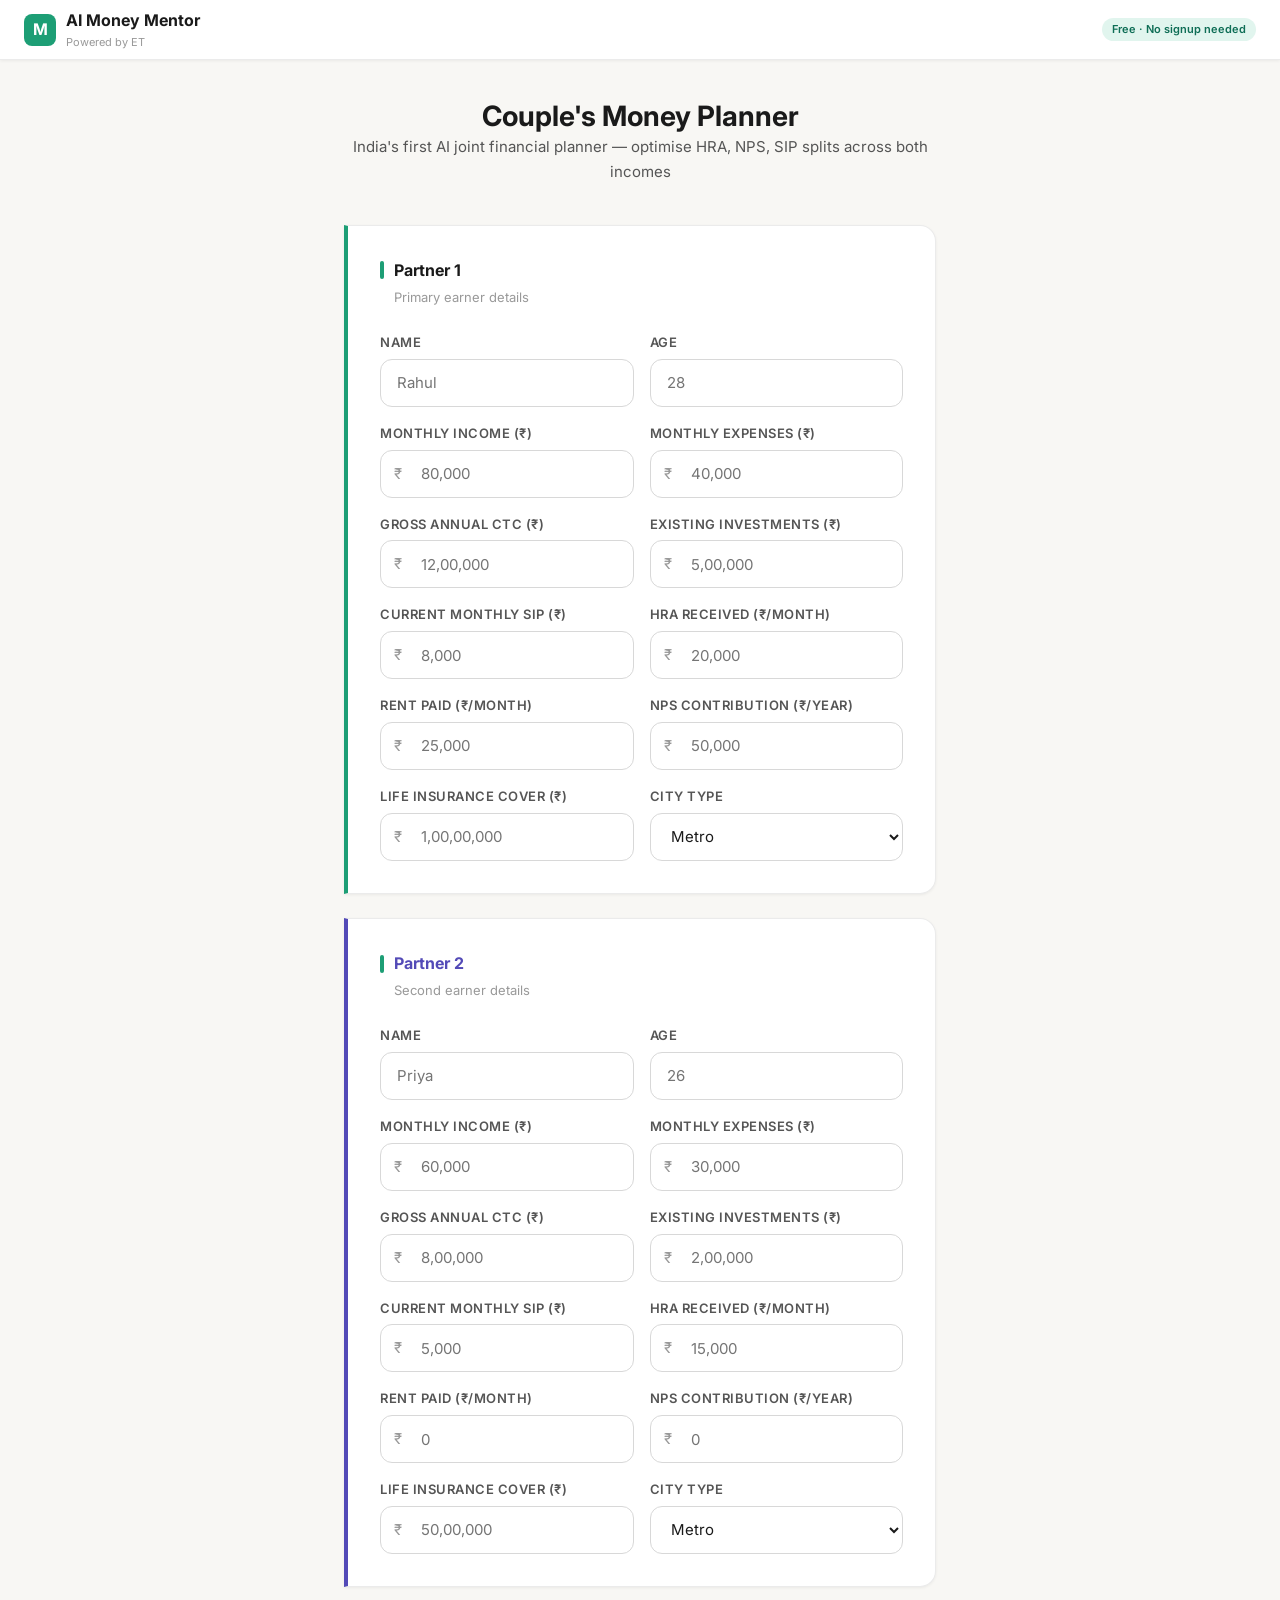
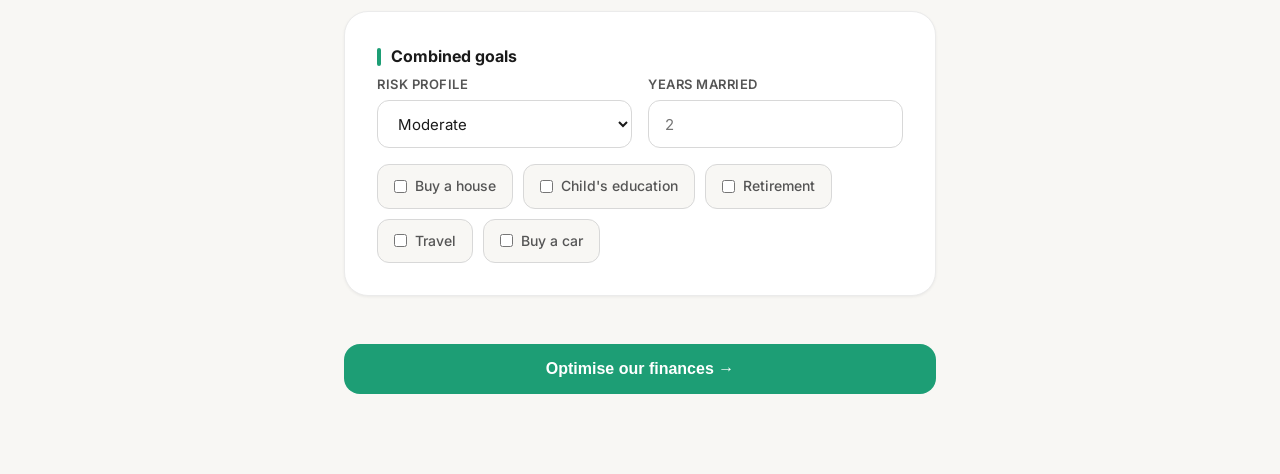
==== commit 80631ca6: "fix: all pages point to Render backend with wake-up ping" ====
--- a/frontend/couples.html
+++ b/frontend/couples.html
@@ -24,7 +24,7 @@
 
 <div class="loading-overlay" id="loadingOverlay">
   <div class="loading-spinner"></div>
-  <div class="loading-text">Optimising your combined finances...</div>
+  <div class="loading-text" id="loadingText">Optimising your combined finances...</div>
 </div>
 
 <section class="onboarding">
@@ -78,7 +78,7 @@
             </div>
           </div>
           <div class="form-group">
-            <label class="form-label">Current SIP (₹)</label>
+            <label class="form-label">Current monthly SIP (₹)</label>
             <div class="form-row">
               <span class="form-prefix">₹</span>
               <input class="form-input form-input--prefix" type="number" id="p1_existing_sip" placeholder="8,000"/>
@@ -164,7 +164,7 @@
             </div>
           </div>
           <div class="form-group">
-            <label class="form-label">Current SIP (₹)</label>
+            <label class="form-label">Current monthly SIP (₹)</label>
             <div class="form-row">
               <span class="form-prefix">₹</span>
               <input class="form-input form-input--prefix" type="number" id="p2_existing_sip" placeholder="5,000"/>
@@ -208,7 +208,7 @@
         </div>
       </div>
 
-      <!-- Combined -->
+      <!-- Combined goals -->
       <div class="form-section">
         <div class="form-section__title">Combined goals</div>
         <div class="grid-2" style="gap:16px">
@@ -249,25 +249,58 @@
   border-radius:var(--radius-md);font-size:14px;font-weight:500;
   cursor:pointer;transition:var(--transition);color:var(--text-secondary);
 }
-.goal-chip:hover{border-color:var(--brand-green);color:var(--brand-green-dark);}
-.goal-chip input{accent-color:var(--brand-green);}
-.goal-chip:has(input:checked){border-color:var(--brand-green);background:var(--brand-green-light);color:var(--brand-green-dark);}
+.goal-chip:hover { border-color:var(--brand-green);color:var(--brand-green-dark); }
+.goal-chip input { accent-color:var(--brand-green); }
+.goal-chip:has(input:checked) {
+  border-color:var(--brand-green);
+  background:var(--brand-green-light);
+  color:var(--brand-green-dark);
+}
 </style>
 
 <div class="toast" id="toast"></div>
 
 <script>
-const API_BASE = window.location.hostname === '127.0.0.1' || window.location.hostname === 'localhost'
-  ? 'http://127.0.0.1:8000' : '';
+const API_BASE = (window.location.hostname === '127.0.0.1' || window.location.hostname === 'localhost')
+  ? 'http://127.0.0.1:8000'
+  : 'https://ai-money-mentor-backend.onrender.com';
+
+const LOADING_MESSAGES = [
+  'Analysing combined income...',
+  'Optimising HRA claims...',
+  'Computing NPS strategy...',
+  'Splitting SIPs by goal...',
+  'Almost there...',
+];
 
 function g(id) { return parseFloat(document.getElementById(id)?.value) || 0; }
 function s(id) { return document.getElementById(id)?.value || ''; }
 
-function showLoading() { document.getElementById('loadingOverlay').classList.add('active'); }
-function hideLoading() { document.getElementById('loadingOverlay').classList.remove('active'); }
-function showToast(msg, type='') {
+function showLoading() {
+  const overlay = document.getElementById('loadingOverlay');
+  const text = document.getElementById('loadingText');
+  if (!overlay) return;
+  overlay.classList.add('active');
+  let i = 0;
+  const interval = setInterval(() => {
+    if (text) text.textContent = LOADING_MESSAGES[i % LOADING_MESSAGES.length];
+    i++;
+  }, 2200);
+  overlay._interval = interval;
+}
+
+function hideLoading() {
+  const overlay = document.getElementById('loadingOverlay');
+  if (!overlay) return;
+  overlay.classList.remove('active');
+  clearInterval(overlay._interval);
+}
+
+function showToast(msg, type = '') {
   const t = document.getElementById('toast');
-  t.textContent = msg; t.className = `toast show ${type}`;
+  if (!t) return;
+  t.textContent = msg;
+  t.className = `toast show ${type}`;
   setTimeout(() => { t.className = 'toast'; }, 3500);
 }
 
@@ -314,7 +347,7 @@
 
   if (!payload.partner1.age || !payload.partner1.monthly_income ||
       !payload.partner2.age || !payload.partner2.monthly_income) {
-    showToast('Please fill both partners\' age and income', 'error');
+    showToast('Please fill both partners age and income', 'error');
     return;
   }
 
@@ -343,6 +376,11 @@
     console.error(err);
   }
 });
+
+// Wake up Render backend on page load
+(async () => {
+  try { await fetch(`${API_BASE}/api/health`); } catch (_) {}
+})();
 </script>
 </body>
 </html>
